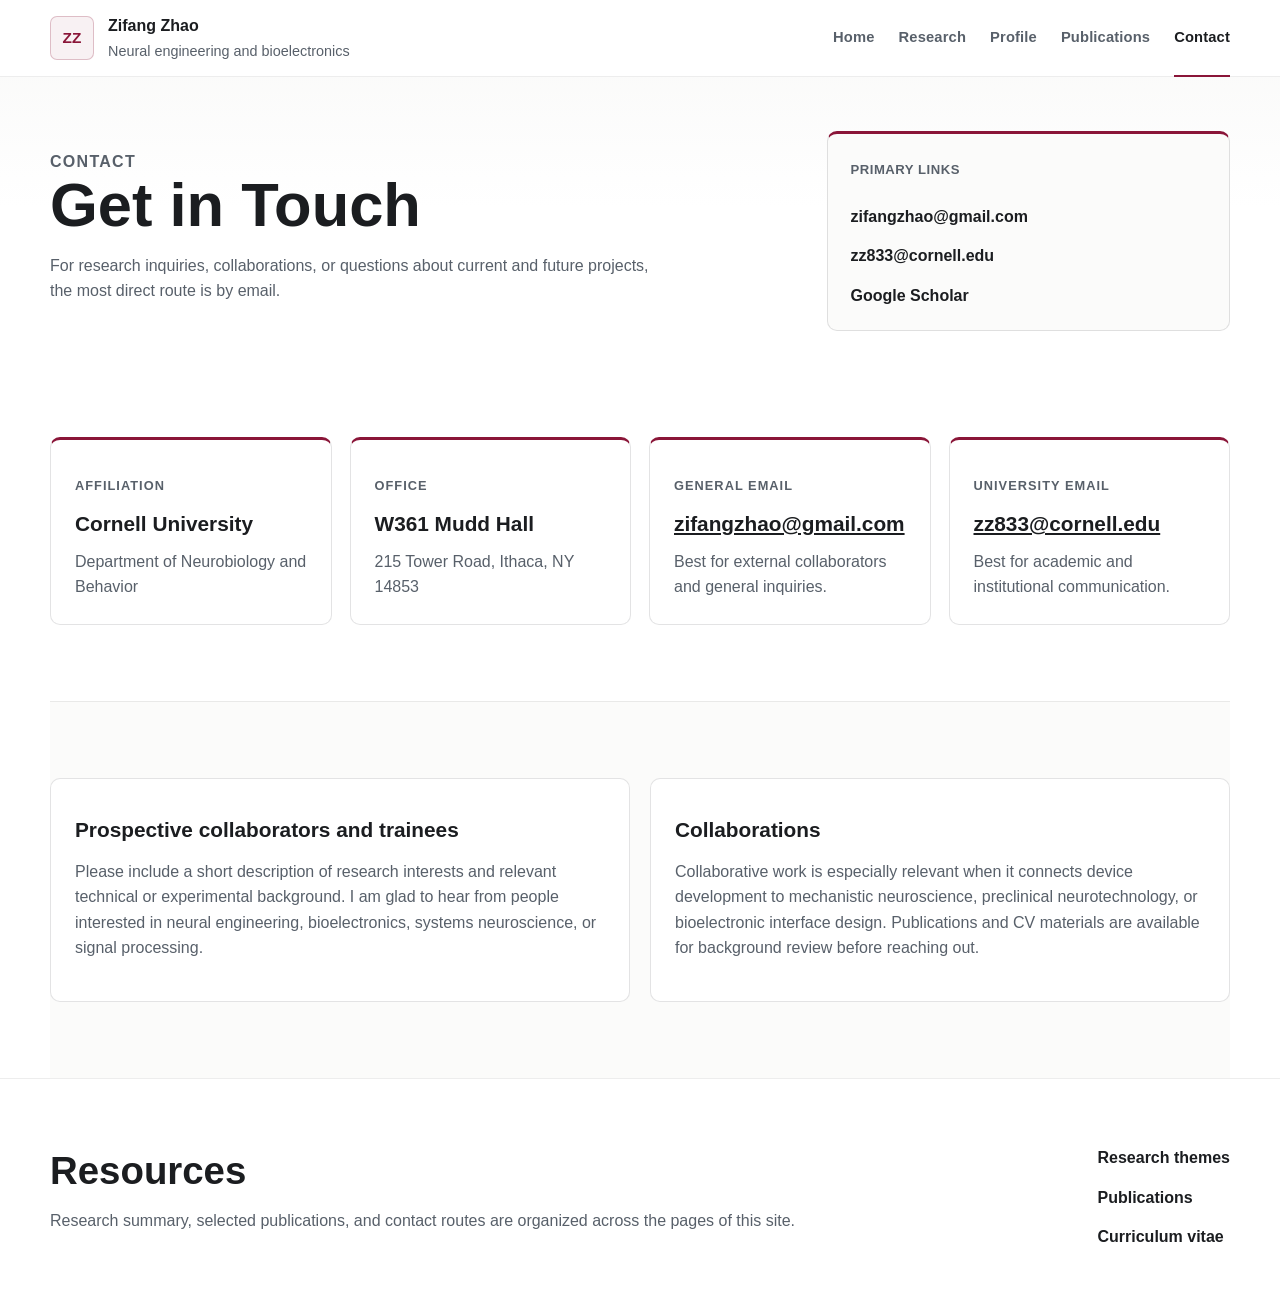
==== contact.html @ 19faed2a "personal website" ====
<!DOCTYPE html>
<html lang="en">
  <head>
    <meta charset="UTF-8" />
    <meta name="viewport" content="width=device-width, initial-scale=1.0" />
    <title>Zifang Zhao | Contact</title>
    <meta
      name="description"
      content="Contact information for Zifang Zhao at Cornell University, Department of Neurobiology and Behavior."
    />
    <link rel="stylesheet" href="styles.css" />
  </head>
  <body class="page page--contact">
    <div class="site-frame">
      <header class="site-header">
        <div class="site-header__inner">
          <a class="brand" href="index.html" aria-label="Zifang Zhao home">
            <span class="brand__mark">ZZ</span>
            <span class="brand__text">
              <strong>Zifang Zhao</strong>
              <span>Neural engineering and bioelectronics</span>
            </span>
          </a>

          <button
            class="menu-toggle"
            type="button"
            aria-expanded="false"
            aria-controls="site-nav"
            aria-label="Open navigation"
          >
            <span></span>
            <span></span>
          </button>

          <nav class="site-nav" id="site-nav" aria-label="Primary">
            <a href="index.html">Home</a>
            <a href="research.html">Research</a>
            <a href="team.html">Profile</a>
            <a href="publications.html">Publications</a>
            <a class="is-active" href="contact.html">Contact</a>
          </nav>
        </div>
      </header>

      <main>
        <section class="page-hero">
          <div class="page-hero__inner">
            <div>
              <p class="kicker">Contact</p>
              <h1>Get in Touch</h1>
              <p>
                For research inquiries, collaborations, or questions about
                current and future projects, the most direct route is by email.
              </p>
            </div>
            <aside class="page-hero__side">
              <span class="eyebrow">Primary links</span>
              <div class="compact-links">
                <a href="mailto:zifangzhao@gmail.com">zifangzhao@gmail.com</a>
                <a href="mailto:zz833@cornell.edu">zz833@cornell.edu</a>
                <a href="https://scholar.google.com/citations?user=bL6RPnoAAAAJ&hl=en">Google Scholar</a>
              </div>
            </aside>
          </div>
        </section>

        <section class="section">
          <div class="contact-grid">
            <article class="contact-card">
              <p class="section__kicker">Affiliation</p>
              <h3>Cornell University</h3>
              <p>Department of Neurobiology and Behavior</p>
            </article>

            <article class="contact-card">
              <p class="section__kicker">Office</p>
              <h3>W361 Mudd Hall</h3>
              <p>215 Tower Road, Ithaca, NY 14853</p>
            </article>

            <article class="contact-card">
              <p class="section__kicker">General email</p>
              <h3><a href="mailto:zifangzhao@gmail.com">zifangzhao@gmail.com</a></h3>
              <p>Best for external collaborators and general inquiries.</p>
            </article>

            <article class="contact-card">
              <p class="section__kicker">University email</p>
              <h3><a href="mailto:zz833@cornell.edu">zz833@cornell.edu</a></h3>
              <p>Best for academic and institutional communication.</p>
            </article>
          </div>
        </section>

        <section class="section section--tint">
          <div class="two-column-grid">
            <article class="panel">
              <h3>Prospective collaborators and trainees</h3>
              <p>
                Please include a short description of research interests and
                relevant technical or experimental background. I am glad to
                hear from people interested in neural engineering,
                bioelectronics, systems neuroscience, or signal processing.
              </p>
            </article>

            <article class="panel">
              <h3>Collaborations</h3>
              <p>
                Collaborative work is especially relevant when it connects
                device development to mechanistic neuroscience, preclinical
                neurotechnology, or bioelectronic interface design.
                Publications and CV materials are available for background
                review before reaching out.
              </p>
            </article>
          </div>
        </section>
      </main>

      <footer class="site-footer">
        <div class="site-footer__inner">
          <div>
            <h2>Resources</h2>
            <p>
              Research summary, selected publications, and contact routes are
              organized across the pages of this site.
            </p>
          </div>
          <div class="site-footer__links">
            <a href="research.html">Research themes</a>
            <a href="publications.html">Publications</a>
            <a href="Resources/Zhao_20260609_CV_Neuro.docx">Curriculum vitae</a>
          </div>
        </div>
      </footer>
    </div>

    <script src="script.js"></script>
  </body>
</html>
---- styles.css ----
:root {
  --bg: #ffffff;
  --bg-soft: #f6f6f4;
  --surface: #fbfbfa;
  --ink: #1b1d20;
  --muted: #58606a;
  --line: rgba(27, 29, 32, 0.12);
  --line-strong: rgba(27, 29, 32, 0.18);
  --accent: #8a1538;
  --accent-soft: rgba(138, 21, 56, 0.06);
  --shadow: 0 18px 38px rgba(27, 29, 32, 0.07);
  --radius: 10px;
  --content: 1180px;
  --sans: "Aptos", "Segoe UI Variable", "Segoe UI", "Helvetica Neue", Arial, sans-serif;
  --serif: "Iowan Old Style", "Palatino Linotype", Georgia, serif;
  --transition: 200ms ease;
}

*,
*::before,
*::after {
  box-sizing: border-box;
}

html {
  scroll-behavior: smooth;
}

body {
  margin: 0;
  min-width: 320px;
  background: linear-gradient(180deg, #f8f8f7 0%, #ffffff 16%, #ffffff 100%);
  color: var(--ink);
  font-family: var(--sans);
  line-height: 1.6;
}

a {
  color: inherit;
}

img,
object {
  display: block;
  max-width: 100%;
  height: auto;
}

figure {
  margin: 0;
}

button,
.button {
  font: inherit;
}

.site-frame {
  overflow-x: clip;
}

.site-header {
  position: sticky;
  top: 0;
  z-index: 20;
  border-bottom: 1px solid rgba(27, 29, 32, 0.08);
  background: rgba(255, 255, 255, 0.95);
  backdrop-filter: blur(16px);
}

.site-header__inner,
.masthead__inner,
.stats-row,
.section,
.site-footer__inner {
  width: min(calc(100% - 40px), var(--content));
  margin: 0 auto;
}

.site-header__inner {
  display: flex;
  align-items: center;
  justify-content: space-between;
  gap: 20px;
  min-height: 76px;
}

.brand {
  display: inline-flex;
  align-items: center;
  gap: 14px;
  text-decoration: none;
}

.brand__mark {
  display: inline-grid;
  width: 44px;
  height: 44px;
  place-items: center;
  border: 1px solid rgba(138, 21, 56, 0.24);
  border-radius: 7px;
  background: var(--accent-soft);
  color: var(--accent);
  font-size: 0.96rem;
  font-weight: 700;
}

.brand__text {
  display: grid;
  gap: 2px;
  color: var(--muted);
  font-size: 0.9rem;
}

.brand__text strong {
  color: var(--ink);
  font-size: 1rem;
  font-weight: 600;
}

.site-nav {
  display: flex;
  align-items: center;
  gap: 24px;
}

.site-nav a {
  color: var(--muted);
  font-size: 0.92rem;
  font-weight: 600;
  letter-spacing: 0.01em;
  text-decoration: none;
  transition: color var(--transition);
}

.site-nav a:hover,
.site-nav a:focus-visible,
.site-nav a.is-active {
  color: var(--ink);
}

.site-nav a.is-active {
  position: relative;
}

.site-nav a.is-active::after {
  content: "";
  position: absolute;
  left: 0;
  right: 0;
  bottom: -27px;
  height: 2px;
  background: var(--accent);
}

.menu-toggle {
  display: none;
  width: 42px;
  height: 42px;
  padding: 0;
  border: 1px solid rgba(27, 29, 32, 0.12);
  border-radius: 6px;
  background: transparent;
}

.menu-toggle span {
  display: block;
  width: 18px;
  height: 1px;
  margin: 0 auto 5px;
  background: var(--ink);
  transition: transform var(--transition), opacity var(--transition);
}

.menu-toggle span:last-child {
  margin-bottom: 0;
}

.masthead {
  padding: 56px 0 30px;
}

.masthead__inner {
  display: grid;
  grid-template-columns: minmax(0, 1.2fr) minmax(300px, 0.8fr);
  gap: 42px;
  align-items: start;
}

.kicker,
.section__kicker {
  margin: 0 0 14px;
  color: var(--accent);
  font-size: 0.8rem;
  font-weight: 700;
  letter-spacing: 0.08em;
  text-transform: uppercase;
}

.masthead h1,
.page-hero h1 {
  margin: 0;
  font-family: var(--sans);
  font-size: clamp(2.8rem, 4.8vw, 4.5rem);
  font-weight: 600;
  line-height: 0.98;
}

.lead {
  max-width: 18ch;
  margin: 22px 0 0;
  font-size: clamp(1.35rem, 2.2vw, 1.95rem);
  font-weight: 500;
  line-height: 1.2;
}

.body-copy,
.section__intro,
.page-hero p,
.panel p,
.profile-panel p,
.publication-row p,
.site-footer p,
.stacked-copy p {
  color: var(--muted);
  font-size: 1rem;
}

.body-copy {
  max-width: 66ch;
  margin: 20px 0 0;
}

.action-row {
  display: flex;
  flex-wrap: wrap;
  gap: 12px 14px;
  align-items: center;
  margin-top: 28px;
}

.button {
  display: inline-flex;
  align-items: center;
  justify-content: center;
  min-height: 44px;
  padding: 0 18px;
  border: 1px solid transparent;
  border-radius: 7px;
  text-decoration: none;
  transition:
    transform var(--transition),
    border-color var(--transition),
    background-color var(--transition);
}

.button:hover,
.button:focus-visible {
  transform: translateY(-1px);
}

.button--primary {
  background: var(--accent);
  color: #ffffff;
}

.button--secondary {
  border-color: var(--line-strong);
  background: #ffffff;
  color: var(--ink);
}

.text-link {
  color: var(--ink);
  font-size: 0.95rem;
  font-weight: 600;
  text-decoration: none;
}

.text-link:hover,
.text-link:focus-visible {
  color: var(--accent);
}

.profile-panel,
.panel,
.topic-card,
.contact-card,
.team-card,
.publication-sidebar,
.recruit-panel,
.publication-controls {
  border: 1px solid var(--line);
  border-radius: var(--radius);
  background: #ffffff;
}

.profile-panel {
  padding: 26px;
  border-top: 3px solid var(--accent);
  box-shadow: var(--shadow);
}

.profile-panel__section h2 {
  margin: 6px 0 0;
  font-size: 1.45rem;
  line-height: 1.2;
}

.profile-panel__label,
.eyebrow {
  color: var(--muted);
  font-size: 0.82rem;
  font-weight: 700;
  letter-spacing: 0.04em;
  text-transform: uppercase;
}

.fact-list {
  display: grid;
  gap: 14px;
  margin: 24px 0 0;
  padding: 20px 0 0;
  border-top: 1px solid var(--line);
}

.fact-list dt {
  margin-bottom: 4px;
  color: var(--muted);
  font-size: 0.84rem;
  font-weight: 600;
}

.fact-list dd {
  margin: 0;
}

.profile-panel__links,
.contact-links,
.site-footer__links,
.compact-links {
  display: grid;
  gap: 14px;
  margin-top: 22px;
}

.stats-row {
  display: grid;
  grid-template-columns: repeat(4, minmax(0, 1fr));
  gap: 18px;
  margin-top: 30px;
  padding-top: 22px;
  border-top: 1px solid var(--line);
}

.stats-row article {
  display: grid;
  gap: 6px;
}

.stats-row strong {
  font-size: clamp(1.55rem, 2.4vw, 2.1rem);
  font-weight: 600;
}

.stats-row span {
  color: var(--muted);
  font-size: 0.92rem;
}

.section {
  padding: 76px 0;
}

.section + .section,
.site-footer {
  border-top: 1px solid rgba(27, 29, 32, 0.08);
}

.section--tint {
  background: var(--surface);
}

.section__header {
  display: flex;
  justify-content: space-between;
  gap: 28px;
  align-items: end;
  margin-bottom: 28px;
}

.section__header h2,
.page-hero h2,
.site-footer h2 {
  margin: 0;
  font-size: clamp(1.9rem, 3vw, 2.7rem);
  font-weight: 600;
  line-height: 1.06;
}

.section__intro {
  max-width: 64ch;
  margin: 0;
}

.section__intro-block {
  display: grid;
  justify-items: end;
  gap: 16px;
  max-width: 540px;
}

.topic-grid,
.card-grid,
.contact-grid,
.team-grid,
.figure-gallery {
  display: grid;
  gap: 18px;
}

.topic-grid {
  grid-template-columns: repeat(3, minmax(0, 1fr));
}

.figure-gallery {
  grid-template-columns: repeat(3, minmax(0, 1fr));
}

.figure-gallery--rail {
  display: flex;
  gap: 18px;
  overflow-x: auto;
  padding: 4px 0 10px;
  scrollbar-width: thin;
  outline: none;
}

.figure-gallery--rail:focus,
.figure-gallery--rail:focus-visible {
  outline: none;
}

.figure-gallery--rail::-webkit-scrollbar {
  height: 10px;
}

.figure-gallery--rail::-webkit-scrollbar-thumb {
  border-radius: 999px;
  background: rgba(27, 29, 32, 0.18);
}

.figure-gallery--rail .figure-card {
  flex: 0 0 min(360px, calc(100vw - 88px));
}

.figure-gallery--rail .figure-card[aria-hidden="true"] {
  pointer-events: none;
}

.topic-card,
.panel,
.contact-card,
.team-card,
.publication-sidebar,
.recruit-panel,
.figure-card {
  padding: 24px;
}

.topic-card {
  border-top: 3px solid var(--accent);
}

.figure-card {
  border: 1px solid var(--line);
  border-radius: var(--radius);
  background: #ffffff;
  box-shadow: var(--shadow);
}

.figure-card__media {
  display: block;
  overflow: hidden;
  border: 1px solid var(--line);
  border-radius: 8px;
  background: #ffffff;
}

.figure-card__media img {
  width: 100%;
  aspect-ratio: 16 / 10;
  object-fit: contain;
}

.figure-card__body {
  display: grid;
  gap: 10px;
  padding-top: 18px;
}

.figure-card__meta {
  margin: 0;
  color: var(--accent);
  font-size: 0.82rem;
  font-weight: 700;
  letter-spacing: 0.05em;
  text-transform: uppercase;
}

.figure-card__body h3 {
  margin: 0;
  font-size: 1.18rem;
  line-height: 1.24;
}

.figure-card__body p:last-child {
  margin: 0;
  color: var(--muted);
}

.rolling-panel {
  margin-top: 22px;
  padding: 22px;
  border: 1px solid var(--line);
  border-radius: var(--radius);
  background: var(--surface);
}

.rolling-panel__header {
  display: flex;
  align-items: center;
  justify-content: space-between;
  gap: 18px;
  margin-bottom: 14px;
}

.rolling-panel__title {
  margin: 0;
  color: var(--muted);
  font-size: 0.96rem;
  font-weight: 600;
  line-height: 1.5;
}

.rolling-panel__actions {
  display: flex;
  gap: 10px;
}

.rail-button {
  display: inline-grid;
  width: 42px;
  height: 42px;
  place-items: center;
  padding: 0;
  border: 1px solid var(--line-strong);
  border-radius: 999px;
  background: #ffffff;
  color: var(--ink);
  cursor: pointer;
  transition:
    transform var(--transition),
    border-color var(--transition),
    color var(--transition);
}

.rail-button:hover,
.rail-button:focus-visible {
  transform: translateY(-1px);
  border-color: var(--accent);
  color: var(--accent);
}

.rolling-panel__viewport {
  display: flex;
  gap: 18px;
  overflow-x: auto;
  padding: 4px 0 10px;
  scroll-snap-type: x proximity;
  scrollbar-width: thin;
  outline: none;
}

.rolling-panel__viewport:focus,
.rolling-panel__viewport:focus-visible {
  outline: none;
}

.rolling-panel__viewport::-webkit-scrollbar {
  height: 10px;
}

.rolling-panel__viewport::-webkit-scrollbar-thumb {
  border-radius: 999px;
  background: rgba(27, 29, 32, 0.18);
}

.rolling-panel__item {
  flex: 0 0 min(320px, calc(100vw - 88px));
  display: grid;
  gap: 12px;
  padding: 14px;
  border: 1px solid var(--line);
  border-radius: var(--radius);
  background: #ffffff;
  text-decoration: none;
  scroll-snap-align: start;
}

.rolling-panel__item:hover,
.rolling-panel__item:focus-visible {
  border-color: rgba(138, 21, 56, 0.22);
  box-shadow: var(--shadow);
}

.rolling-panel__item img {
  width: 100%;
  aspect-ratio: 16 / 10;
  border: 1px solid var(--line);
  border-radius: 8px;
  background: #ffffff;
  object-fit: contain;
}

.rolling-panel__caption {
  display: grid;
  gap: 4px;
}

.rolling-panel__caption strong {
  color: var(--accent);
  font-size: 0.82rem;
  font-weight: 700;
  letter-spacing: 0.05em;
  text-transform: uppercase;
}

.rolling-panel__caption span {
  color: var(--muted);
  font-size: 0.95rem;
  line-height: 1.45;
}

.topic-card__index {
  color: var(--accent);
  font-size: 0.82rem;
  font-weight: 700;
  letter-spacing: 0.05em;
}

.topic-card h3,
.panel h3,
.publication-preview__row h3,
.publication-row h3,
.contact-card h3,
.team-card h3,
.recruit-panel h3 {
  margin: 14px 0 0;
  font-size: 1.3rem;
  line-height: 1.24;
}

.team-card h2 {
  margin: 0;
  font-size: 2rem;
  line-height: 1.08;
}

.topic-card p {
  margin: 16px 0 0;
  color: var(--muted);
}

.two-column-grid,
.profile-grid,
.publication-layout,
.split-layout {
  display: grid;
  gap: 20px;
}

.profile-grid,
.publication-layout {
  align-items: start;
}

.two-column-grid {
  grid-template-columns: repeat(2, minmax(0, 1fr));
}

.clean-list,
.plain-list,
.metric-list {
  margin: 18px 0 0;
  padding: 0;
  list-style: none;
  display: grid;
  gap: 12px;
}

.clean-list li,
.plain-list li,
.metric-list li {
  position: relative;
  padding-left: 18px;
  color: var(--muted);
}

.clean-list li::before,
.plain-list li::before,
.metric-list li::before {
  content: "";
  position: absolute;
  left: 0;
  top: 0.74em;
  width: 7px;
  height: 7px;
  border-radius: 50%;
  background: var(--accent);
  transform: translateY(-50%);
}

.publication-preview {
  border-top: 1px solid var(--line);
}

.publication-preview__row {
  display: grid;
  grid-template-columns: 90px minmax(0, 1fr) auto;
  gap: 18px;
  align-items: start;
  padding: 18px 0;
  border-bottom: 1px solid var(--line);
}

.publication-row {
  display: grid;
  grid-template-columns: 78px 180px minmax(0, 1fr) auto;
  gap: 18px;
  align-items: start;
  padding: 18px 0;
  border-bottom: 1px solid var(--line);
}

.publication-preview__row span,
.publication-row__year {
  color: var(--accent);
  font-size: 0.9rem;
  font-weight: 700;
  letter-spacing: 0.04em;
}

.publication-preview__row p,
.publication-row p {
  margin: 10px 0 0;
}

.publication-row__media,
.research-program__media {
  overflow: hidden;
  border: 1px solid var(--line);
  border-radius: 8px;
  background: #ffffff;
}

.publication-row__media {
  align-self: stretch;
}

.publication-row__media img {
  width: 100%;
  aspect-ratio: 4 / 3;
  object-fit: contain;
}

.publication-row--text-only {
  grid-template-columns: 78px minmax(0, 1fr) auto;
}

.publication-preview__row a,
.publication-row a,
.profile-panel__links a,
.site-footer__links a,
.compact-links a,
.contact-links a,
.publication-sidebar a {
  color: var(--ink);
  font-weight: 600;
  text-decoration: none;
}

.publication-preview__row a:hover,
.publication-row a:hover,
.profile-panel__links a:hover,
.site-footer__links a:hover,
.compact-links a:hover,
.contact-links a:hover,
.publication-sidebar a:hover {
  color: var(--accent);
}

.page-hero {
  padding: 54px 0 30px;
}

.page-hero__inner {
  width: min(calc(100% - 40px), var(--content));
  margin: 0 auto;
  display: grid;
  grid-template-columns: minmax(0, 1.08fr) minmax(280px, 0.58fr);
  gap: 28px;
  align-items: start;
}

.page-hero p {
  max-width: 68ch;
  margin: 18px 0 0;
}

.page-hero__side {
  padding: 22px;
  border: 1px solid var(--line);
  border-top: 3px solid var(--accent);
  border-radius: var(--radius);
  background: var(--surface);
}

.stacked-copy {
  display: grid;
  gap: 18px;
}

.stacked-copy > div {
  padding-top: 18px;
  border-top: 1px solid var(--line);
}

.stacked-copy > div:first-child {
  padding-top: 0;
  border-top: 0;
}

.research-programs {
  display: grid;
  gap: 18px;
}

.research-program {
  padding: 28px;
  border: 1px solid var(--line);
  border-top: 3px solid var(--accent);
  border-radius: var(--radius);
  background: #ffffff;
}

.research-program__grid {
  display: grid;
  grid-template-columns: minmax(240px, 320px) minmax(0, 1fr);
  gap: 24px;
  align-items: start;
}

.research-program h3 {
  margin: 0 0 14px;
  font-size: 1.45rem;
}

.research-program p {
  margin: 0;
  color: var(--muted);
}

.research-program__media {
  padding: 12px;
}

.research-program__media img {
  width: 100%;
  aspect-ratio: 4 / 3;
  object-fit: contain;
}

.research-program__media figcaption {
  margin-top: 12px;
  color: var(--muted);
  font-size: 0.86rem;
}

.research-program__content {
  display: grid;
  gap: 14px;
}

.tag-list {
  display: flex;
  flex-wrap: wrap;
  gap: 10px;
  margin: 0;
  padding: 0;
  list-style: none;
}

.tag-list li {
  padding: 8px 12px;
  border: 1px solid var(--line);
  border-radius: 999px;
  background: var(--surface);
  color: var(--muted);
  font-size: 0.92rem;
}

.capability-grid {
  display: grid;
  grid-template-columns: repeat(4, minmax(0, 1fr));
  gap: 16px;
}

.capability-card {
  padding: 22px;
  border: 1px solid var(--line);
  border-radius: var(--radius);
  background: #ffffff;
}

.capability-card h3 {
  margin: 0 0 12px;
  font-size: 1.08rem;
}

.capability-card p {
  margin: 0;
  color: var(--muted);
}

.band {
  padding: 28px;
  border: 1px solid var(--line);
  border-left: 4px solid var(--accent);
  border-radius: var(--radius);
  background: var(--surface);
}

.profile-grid {
  grid-template-columns: minmax(0, 1.15fr) minmax(280px, 0.85fr);
}

.team-card--profile {
  border-top: 3px solid var(--accent);
}

.identity-block {
  display: flex;
  align-items: center;
  gap: 18px;
}

.identity-block__mark {
  display: grid;
  width: 82px;
  aspect-ratio: 1;
  place-items: center;
  border: 1px solid rgba(138, 21, 56, 0.2);
  border-radius: 8px;
  background: var(--accent-soft);
  color: var(--accent);
  font-size: 1.65rem;
  font-weight: 700;
}

.identity-block p {
  margin: 6px 0 0;
  color: var(--muted);
}

.timeline {
  display: grid;
  gap: 16px;
}

.timeline__item {
  padding: 18px 0 0;
  border-top: 1px solid var(--line);
}

.timeline__item:first-child {
  padding-top: 0;
  border-top: 0;
}

.timeline__item strong {
  display: block;
  margin-bottom: 6px;
  font-size: 1rem;
}

.timeline__item span,
.timeline__item p {
  color: var(--muted);
}

.team-grid {
  grid-template-columns: repeat(3, minmax(0, 1fr));
}

.team-card--soft {
  background: var(--surface);
}

.recruit-grid {
  display: grid;
  grid-template-columns: repeat(2, minmax(0, 1fr));
  gap: 18px;
}

.publication-controls {
  display: flex;
  flex-wrap: wrap;
  gap: 10px;
  padding: 14px;
  margin-bottom: 18px;
}

.publication-controls button {
  min-height: 38px;
  padding: 0 14px;
  border: 1px solid var(--line-strong);
  border-radius: 999px;
  background: transparent;
  color: var(--muted);
  transition:
    border-color var(--transition),
    background-color var(--transition),
    color var(--transition);
}

.publication-controls button.is-active {
  border-color: var(--accent);
  background: var(--accent);
  color: #ffffff;
}

.publication-layout {
  grid-template-columns: minmax(0, 1.2fr) minmax(280px, 0.68fr);
  align-items: start;
}

.publication-list {
  display: grid;
  gap: 0;
  padding: 0 0 0 0;
}

.publication-list,
.publication-sidebar {
  border-radius: var(--radius);
}

.publication-list__group {
  padding-top: 8px;
}

.publication-list__heading {
  margin: 0 0 12px;
  color: var(--muted);
  font-size: 0.84rem;
  font-weight: 700;
  letter-spacing: 0.08em;
  text-transform: uppercase;
}

.publication-row[hidden] {
  display: none;
}

.publication-sidebar {
  border-top: 3px solid var(--accent);
  background: var(--surface);
}

.metric-list {
  margin-top: 20px;
}

.contact-grid {
  grid-template-columns: repeat(4, minmax(0, 1fr));
}

.contact-card {
  border-top: 3px solid var(--accent);
}

.contact-card p {
  margin: 12px 0 0;
  color: var(--muted);
}

.site-footer {
  padding: 44px 0;
  background: #ffffff;
}

.site-footer__inner {
  display: grid;
  grid-template-columns: minmax(0, 1fr) auto;
  gap: 30px;
  align-items: end;
}

@media (max-width: 1100px) {
  .masthead__inner,
  .page-hero__inner,
  .publication-layout,
  .profile-grid,
  .research-program__grid,
  .two-column-grid,
  .site-footer__inner {
    grid-template-columns: 1fr;
  }

  .topic-grid,
  .figure-gallery,
  .team-grid,
  .capability-grid,
  .contact-grid {
    grid-template-columns: repeat(2, minmax(0, 1fr));
  }

  .recruit-grid {
    grid-template-columns: 1fr;
  }

  .stats-row {
    grid-template-columns: repeat(2, minmax(0, 1fr));
  }
}

@media (max-width: 760px) {
  .site-header__inner,
  .masthead__inner,
  .stats-row,
  .section,
  .site-footer__inner,
  .page-hero__inner {
    width: min(calc(100% - 28px), var(--content));
  }

  .site-nav {
    position: absolute;
    top: calc(100% + 10px);
    right: 14px;
    display: grid;
    min-width: 230px;
    padding: 14px;
    border: 1px solid var(--line);
    border-radius: var(--radius);
    background: rgba(255, 255, 255, 0.98);
    box-shadow: var(--shadow);
    opacity: 0;
    pointer-events: none;
    transform: translateY(-8px);
    transition:
      opacity var(--transition),
      transform var(--transition);
  }

  .site-nav.is-open {
    opacity: 1;
    pointer-events: auto;
    transform: translateY(0);
  }

  .site-nav a.is-active::after {
    display: none;
  }

  .menu-toggle {
    display: inline-grid;
    place-items: center;
  }

  .menu-toggle[aria-expanded="true"] span:first-child {
    transform: translateY(3px) rotate(45deg);
  }

  .menu-toggle[aria-expanded="true"] span:last-child {
    transform: translateY(-3px) rotate(-45deg);
  }

  .masthead,
  .page-hero,
  .section {
    padding: 40px 0;
  }

  .section__header {
    display: grid;
    gap: 16px;
    align-items: start;
  }

  .section__intro-block {
    justify-items: start;
  }

  .rolling-panel__header {
    display: flex;
    align-items: center;
  }

  .topic-grid,
  .figure-gallery,
  .team-grid,
  .capability-grid,
  .contact-grid,
  .stats-row {
    grid-template-columns: 1fr;
  }

  .publication-preview__row,
  .publication-row {
    grid-template-columns: 1fr;
    gap: 10px;
  }

  .rolling-panel__item {
    flex-basis: min(300px, calc(100vw - 64px));
  }

  .figure-gallery--rail .figure-card {
    flex-basis: min(300px, calc(100vw - 64px));
  }
}

@media (prefers-reduced-motion: reduce) {
  html {
    scroll-behavior: auto;
  }

  *,
  *::before,
  *::after {
    transition-duration: 0.01ms !important;
    animation-duration: 0.01ms !important;
    animation-iteration-count: 1 !important;
  }
}
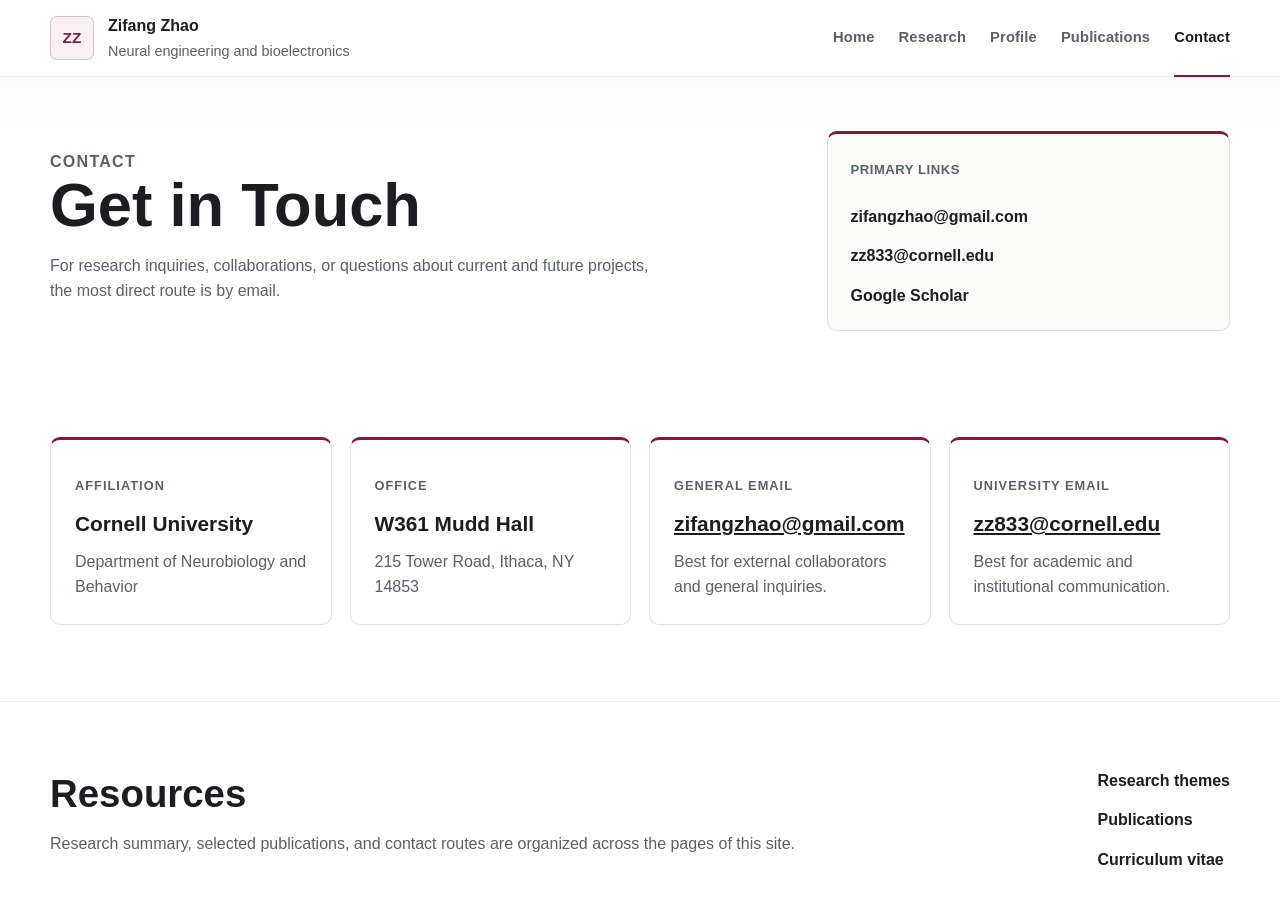
==== commit 461e7642: "Remove unpublished profile and contact copy" ====
--- a/contact.html
+++ b/contact.html
@@ -93,30 +93,6 @@
           </div>
         </section>
 
-        <section class="section section--tint">
-          <div class="two-column-grid">
-            <article class="panel">
-              <h3>Prospective collaborators and trainees</h3>
-              <p>
-                Please include a short description of research interests and
-                relevant technical or experimental background. I am glad to
-                hear from people interested in neural engineering,
-                bioelectronics, systems neuroscience, or signal processing.
-              </p>
-            </article>
-
-            <article class="panel">
-              <h3>Collaborations</h3>
-              <p>
-                Collaborative work is especially relevant when it connects
-                device development to mechanistic neuroscience, preclinical
-                neurotechnology, or bioelectronic interface design.
-                Publications and CV materials are available for background
-                review before reaching out.
-              </p>
-            </article>
-          </div>
-        </section>
       </main>
 
       <footer class="site-footer">
@@ -131,7 +107,7 @@
           <div class="site-footer__links">
             <a href="research.html">Research themes</a>
             <a href="publications.html">Publications</a>
-            <a href="Resources/Zhao_20260609_CV_Neuro.docx">Curriculum vitae</a>
+            <a href="Resources/Zhao_20260609_CV_Neuro.pdf">Curriculum vitae</a>
           </div>
         </div>
       </footer>
--- a/styles.css
+++ b/styles.css
@@ -953,6 +953,23 @@
   display: flex;
   align-items: center;
   gap: 18px;
+}
+
+.identity-block__portrait {
+  flex: 0 0 88px;
+  width: 88px;
+  margin: 0;
+  overflow: hidden;
+  border: 1px solid var(--line);
+  border-radius: 10px;
+  background: var(--surface);
+}
+
+.identity-block__portrait img {
+  width: 100%;
+  aspect-ratio: 1;
+  object-fit: cover;
+  object-position: center 18%;
 }
 
 .identity-block__mark {
@@ -1230,6 +1247,21 @@
   .figure-gallery--rail .figure-card {
     flex-basis: min(300px, calc(100vw - 64px));
   }
+
+  .identity-block {
+    align-items: flex-start;
+  }
+}
+
+@media (max-width: 520px) {
+  .identity-block {
+    flex-direction: column;
+  }
+
+  .identity-block__portrait {
+    width: 96px;
+    flex-basis: auto;
+  }
 }
 
 @media (prefers-reduced-motion: reduce) {
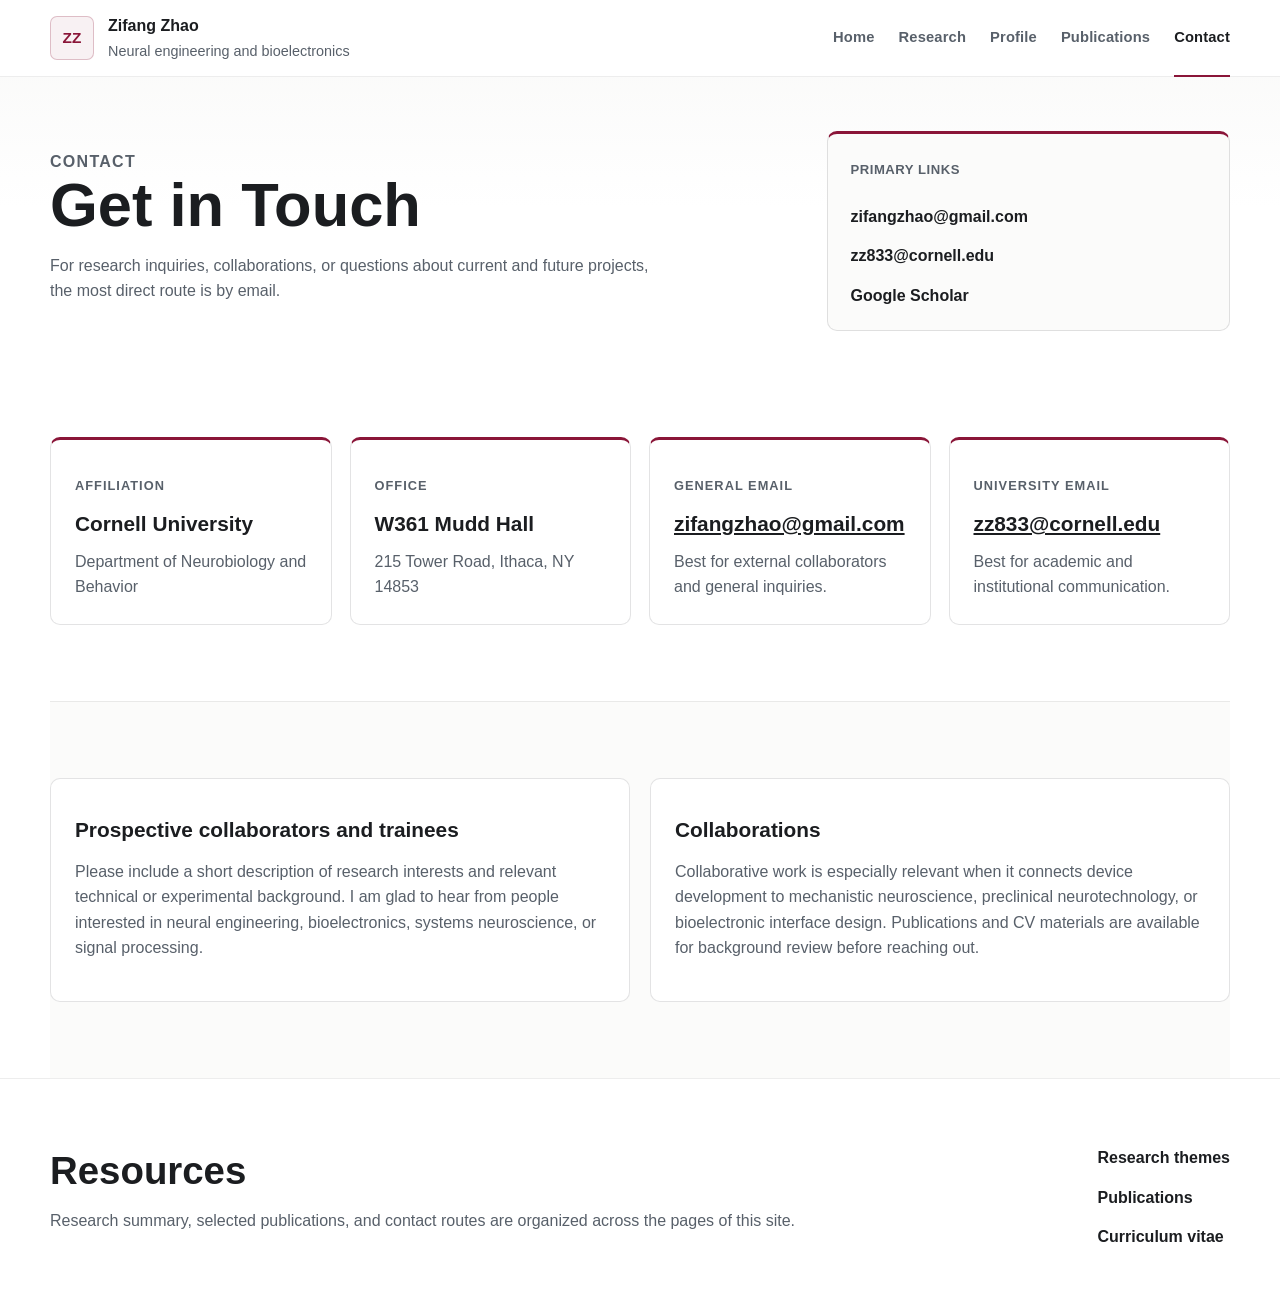
==== commit 1f65cdc0: "Update academic website and add WILD publication" ====
--- a/contact.html
+++ b/contact.html
@@ -36,7 +36,7 @@
           <nav class="site-nav" id="site-nav" aria-label="Primary">
             <a href="index.html">Home</a>
             <a href="research.html">Research</a>
-            <a href="team.html">Profile</a>
+            <a href="profile.html">Profile</a>
             <a href="publications.html">Publications</a>
             <a class="is-active" href="contact.html">Contact</a>
           </nav>
@@ -93,6 +93,30 @@
           </div>
         </section>
 
+        <section class="section section--tint">
+          <div class="two-column-grid">
+            <article class="panel">
+              <h3>Prospective collaborators and trainees</h3>
+              <p>
+                Please include a short description of research interests and
+                relevant technical or experimental background. I am glad to
+                hear from people interested in neural engineering,
+                bioelectronics, systems neuroscience, or signal processing.
+              </p>
+            </article>
+
+            <article class="panel">
+              <h3>Collaborations</h3>
+              <p>
+                Collaborative work is especially relevant when it connects
+                device development to mechanistic neuroscience, preclinical
+                neurotechnology, or bioelectronic interface design.
+                Publications and CV materials are available for background
+                review before reaching out.
+              </p>
+            </article>
+          </div>
+        </section>
       </main>
 
       <footer class="site-footer">
@@ -107,7 +131,7 @@
           <div class="site-footer__links">
             <a href="research.html">Research themes</a>
             <a href="publications.html">Publications</a>
-            <a href="Resources/Zhao_20260609_CV_Neuro.pdf">Curriculum vitae</a>
+            <a href="Resources/Zhao_20260915_CV_Neuro.docx">Curriculum vitae</a>
           </div>
         </div>
       </footer>
